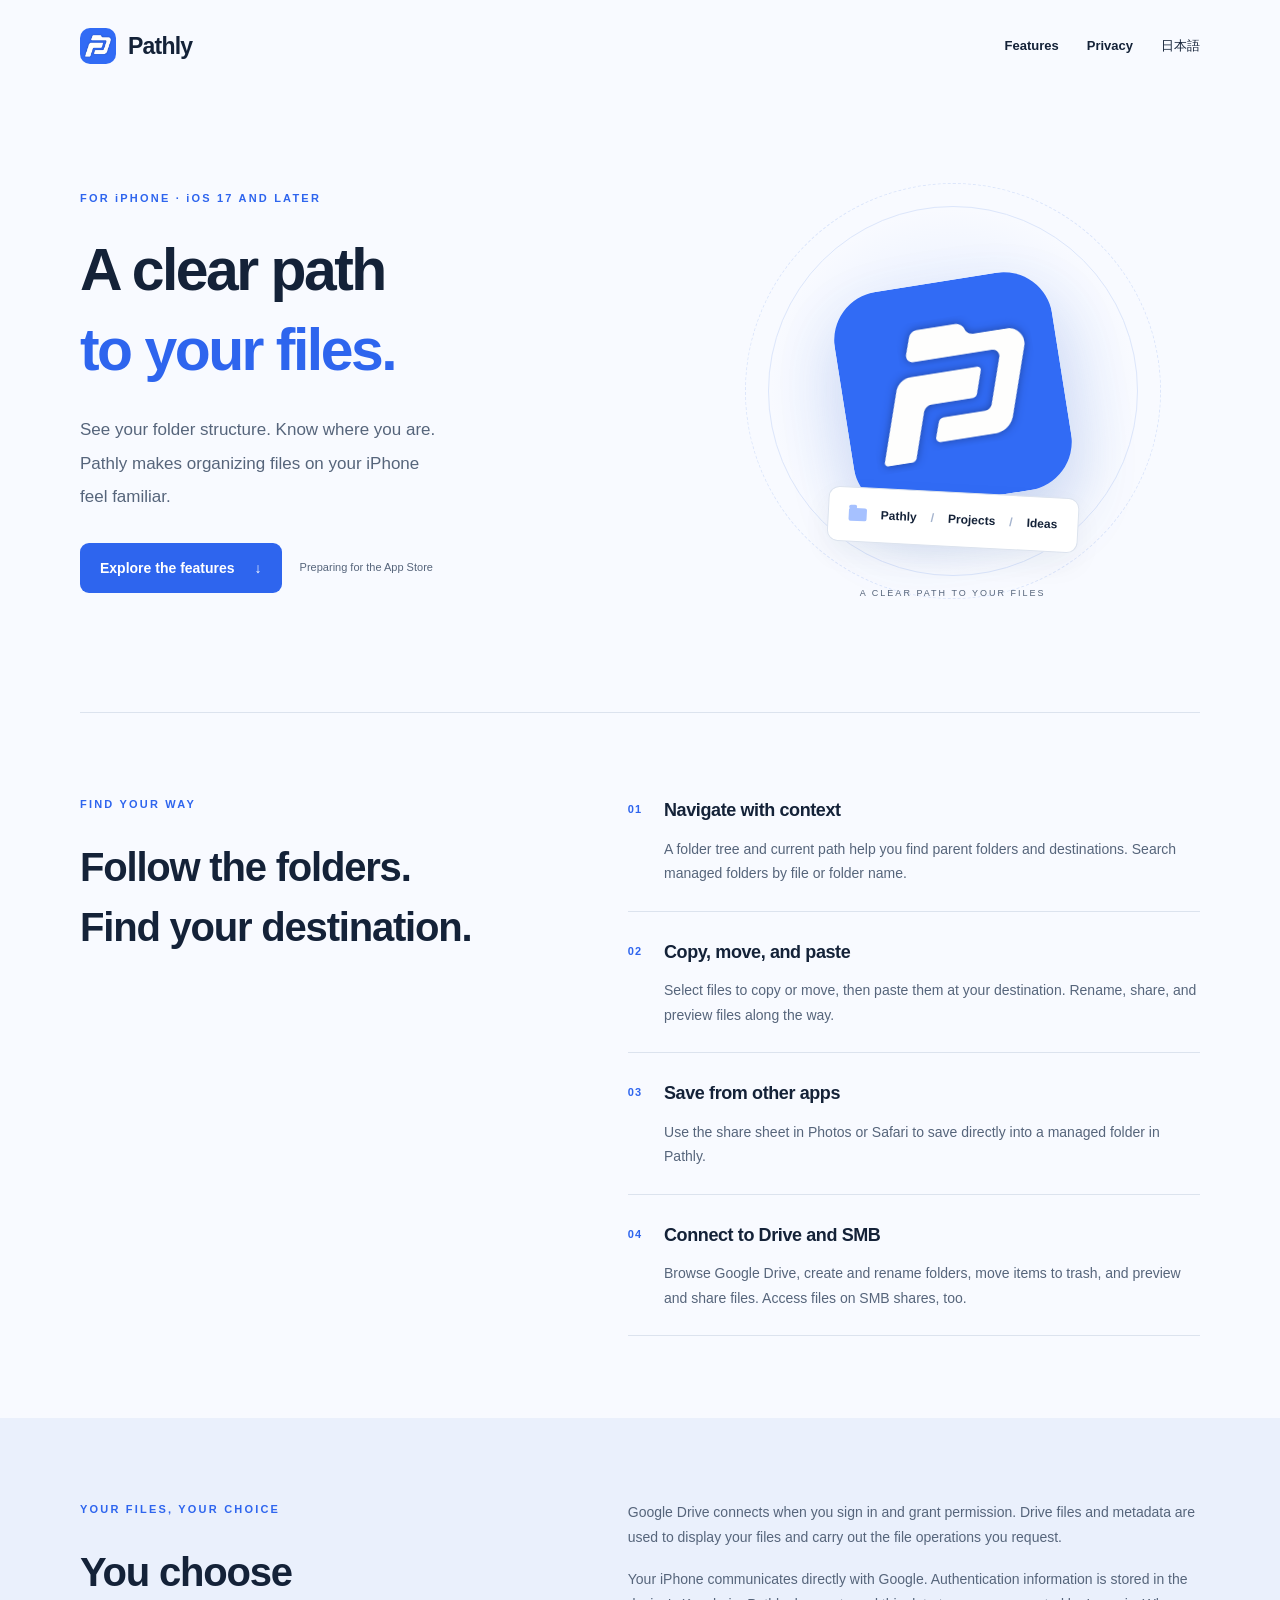
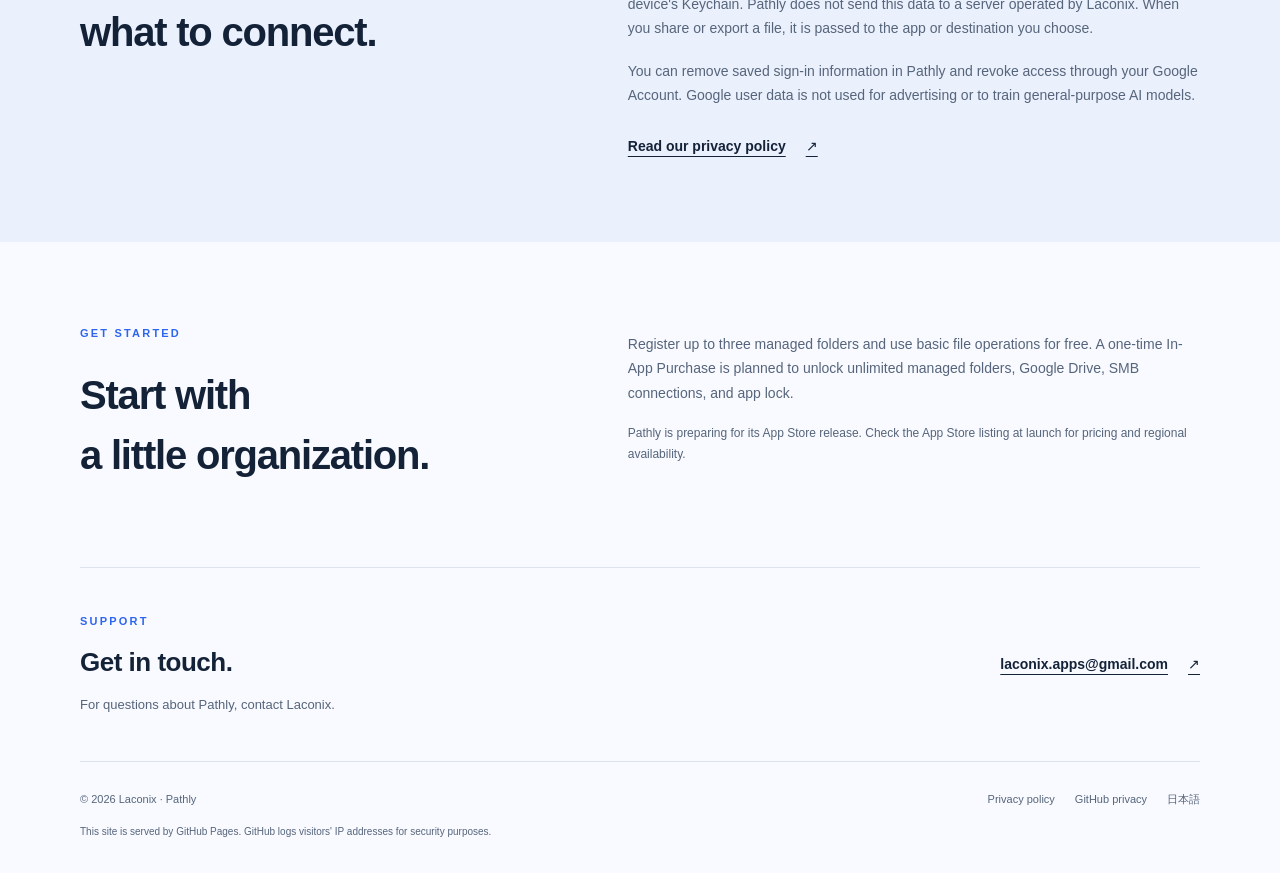
==== en/index.html @ 7eb02810 "Publish Pathly landing pages and privacy policy Add Japanese and English product pages, app icon, su" ====
<!doctype html>
<html lang="en">
<head>
  <meta charset="utf-8">
  <meta name="viewport" content="width=device-width, initial-scale=1">
  <meta name="description" content="Pathly is an iPhone file manager that makes folder structure and your current location clear. Organize local files and connect to Google Drive and SMB servers.">
  <title>Pathly — A clear path to your files.</title>
  <link rel="icon" href="../assets/app-icon.png">
  <link rel="stylesheet" href="../assets/site.css">
  <link rel="alternate" hreflang="ja" href="../">
</head>
<body>
  <a class="skip-link" href="#main">Skip to content</a>
  <header class="site-header wrap"><a class="brand" href="./" aria-label="Pathly home"><img src="../assets/app-icon.png" width="36" height="36" alt="">Pathly</a><nav aria-label="Main navigation"><a href="#features">Features</a><a href="../privacy-policy/en/">Privacy</a><a href="../" lang="ja">日本語</a></nav></header>
  <main id="main">
    <section class="hero wrap" aria-labelledby="title"><div class="hero-copy"><p class="eyebrow">FOR iPHONE · iOS 17 AND LATER</p><h1 id="title">A clear path<br><span>to your files.</span></h1><p class="lead">See your folder structure. Know where you are.<br>Pathly makes organizing files on your iPhone<br class="desktop-break">feel familiar.</p><div class="hero-actions"><a class="button" href="#features">Explore the features <span aria-hidden="true">↓</span></a><span class="release-status">Preparing for the App Store</span></div></div><div class="hero-art" aria-hidden="true"><div class="art-orbit"></div><img class="hero-icon" src="../assets/app-icon.png" width="240" height="240" alt=""><div class="path-chip"><span class="folder-mark"></span>Pathly <span class="chevron">/</span> Projects <span class="chevron">/</span> Ideas</div><span class="art-caption">A CLEAR PATH TO YOUR FILES</span></div></section>
    <section class="features wrap section" id="features" aria-labelledby="features-title"><div class="section-heading"><p class="eyebrow">FIND YOUR WAY</p><h2 id="features-title">Follow the folders.<br>Find your destination.</h2></div><div class="feature-list">
      <article><span class="number">01</span><div><h3>Navigate with context</h3><p>A folder tree and current path help you find parent folders and destinations. Search managed folders by file or folder name.</p></div></article>
      <article><span class="number">02</span><div><h3>Copy, move, and paste</h3><p>Select files to copy or move, then paste them at your destination. Rename, share, and preview files along the way.</p></div></article>
      <article><span class="number">03</span><div><h3>Save from other apps</h3><p>Use the share sheet in Photos or Safari to save directly into a managed folder in Pathly.</p></div></article>
      <article><span class="number">04</span><div><h3>Connect to Drive and SMB</h3><p>Browse Google Drive, create and rename folders, move items to trash, and preview and share files. Access files on SMB shares, too.</p></div></article>
    </div></section>
    <section class="privacy-section section" aria-labelledby="privacy-title"><div class="wrap privacy-layout"><div><p class="eyebrow">YOUR FILES, YOUR CHOICE</p><h2 id="privacy-title">You choose<br>what to connect.</h2></div><div class="privacy-copy"><p>Google Drive connects when you sign in and grant permission. Drive files and metadata are used to display your files and carry out the file operations you request.</p><p>Your iPhone communicates directly with Google. Authentication information is stored in the device's Keychain. Pathly does not send this data to a server operated by Laconix. When you share or export a file, it is passed to the app or destination you choose.</p><p>You can remove saved sign-in information in Pathly and revoke access through your Google Account. Google user data is not used for advertising or to train general-purpose AI models.</p><a class="text-link" href="../privacy-policy/en/">Read our privacy policy <span aria-hidden="true">↗</span></a></div></div></section>
    <section class="details wrap section" aria-labelledby="details-title"><div><p class="eyebrow">GET STARTED</p><h2 id="details-title">Start with<br>a little organization.</h2></div><div class="detail-copy"><p>Register up to three managed folders and use basic file operations for free. A one-time In-App Purchase is planned to unlock unlimited managed folders, Google Drive, SMB connections, and app lock.</p><p class="muted">Pathly is preparing for its App Store release. Check the App Store listing at launch for pricing and regional availability.</p></div></section>
    <section class="contact wrap" aria-labelledby="contact-title"><div><p class="eyebrow">SUPPORT</p><h2 id="contact-title">Get in touch.</h2><p>For questions about Pathly, contact Laconix.</p></div><a class="text-link" href="mailto:laconix.apps@gmail.com">laconix.apps@gmail.com <span aria-hidden="true">↗</span></a></section>
  </main>
  <footer class="site-footer wrap"><span>© 2026 Laconix · Pathly</span><div><a href="../privacy-policy/en/">Privacy policy</a><a href="https://docs.github.com/en/site-policy/privacy-policies/github-general-privacy-statement">GitHub privacy</a><a href="../" lang="ja">日本語</a></div><p>This site is served by GitHub Pages. GitHub logs visitors' IP addresses for security purposes.</p></footer>
</body>
</html>
---- assets/site.css ----
:root{color-scheme:light;--ink:#142238;--muted:#56657b;--accent:#2e65ee;--line:#dce3ee;--paper:#f8faff;font-family:-apple-system,BlinkMacSystemFont,"Segoe UI","Noto Sans JP",sans-serif;font-synthesis:none;line-height:1.75;background:var(--paper);color:var(--ink)}
*{box-sizing:border-box}html{scroll-behavior:smooth;scroll-padding-top:30px}body{margin:0}a{color:inherit;text-underline-offset:5px}a:hover{color:var(--accent)}a:focus-visible{outline:3px solid var(--accent);outline-offset:6px;border-radius:3px}.wrap{width:min(1120px,calc(100% - 64px));margin-inline:auto}.skip-link{position:absolute;top:8px;left:16px;z-index:5;background:white;padding:8px 16px;transform:translateY(-200%)}.skip-link:focus{transform:translateY(0)}.site-header{display:flex;justify-content:space-between;align-items:center;gap:24px;padding-block:26px}.brand{display:flex;align-items:center;gap:12px;font-weight:750;font-size:23px;letter-spacing:-.8px;text-decoration:none}.brand img{border-radius:10px}nav{display:flex;gap:28px;font-size:13px;font-weight:600}nav a{text-decoration:none}.hero{display:grid;grid-template-columns:1.2fr 1fr;align-items:center;gap:32px;padding-block:70px 92px;min-height:620px}.eyebrow{margin:0 0 22px;font-size:11px;font-weight:750;letter-spacing:2.2px;color:var(--accent)}h1,h2,h3,p{margin-top:0}h1{font-size:clamp(40px,4.6vw,62px);line-height:1.35;letter-spacing:-2.5px;margin-bottom:24px}h1 span{color:var(--accent)}.lead{font-size:17px;line-height:1.95;color:var(--muted);margin-bottom:30px}.hero-actions{display:flex;align-items:center;flex-wrap:wrap;gap:18px}.button{background:var(--accent);color:white;border-radius:9px;padding:13px 20px;display:inline-flex;gap:20px;align-items:center;text-decoration:none;font-size:14px;font-weight:650}.button:hover{color:white;background:#204ec2}.release-status{font-size:11px;color:var(--muted)}.hero-art{position:relative;min-height:420px;display:flex;align-items:center;justify-content:center;isolation:isolate}.art-orbit{position:absolute;width:370px;height:370px;border:1px solid #dce6fb;border-radius:50%;background:radial-gradient(circle,#dfe9ff 0,transparent 70%);z-index:-1}.art-orbit:after{content:"";position:absolute;inset:-24px;border:1px dashed #dce6fb;border-radius:50%}.hero-icon{width:220px;height:220px;border-radius:49px;transform:rotate(-9deg);box-shadow:0 30px 65px #315fb733}.path-chip{position:absolute;bottom:54px;left:50%;transform:translateX(-50%) rotate(3deg);white-space:nowrap;display:flex;gap:14px;align-items:center;background:white;border:1px solid var(--line);border-radius:11px;padding:16px 20px;box-shadow:0 12px 30px #1524430c;font-size:12px;font-weight:650}.chevron{color:#a5b4ce}.folder-mark{width:18px;height:13px;background:#a6c1ff;border-radius:2px;position:relative}.folder-mark:before{content:"";position:absolute;top:-3px;left:0;width:8px;height:4px;background:#a6c1ff;border-radius:2px}.art-caption{position:absolute;bottom:0;font-size:9px;letter-spacing:2px;color:var(--muted)}.section{padding-block:82px}h2{font-size:clamp(28px,3.3vw,40px);line-height:1.5;letter-spacing:-1.2px;margin-bottom:0}.features{display:grid;grid-template-columns:1fr 1.25fr;gap:90px;border-top:1px solid var(--line)}.feature-list article{display:flex;gap:22px;padding:25px 0;border-bottom:1px solid var(--line)}.feature-list article:first-child{padding-top:0}.number{font-size:11px;letter-spacing:1px;padding-top:5px;color:var(--accent);font-weight:700}.feature-list h3{font-size:18px;margin-bottom:10px;letter-spacing:-.4px}.feature-list p,.privacy-copy p,.detail-copy p{font-size:14px;color:var(--muted);margin-bottom:0}.privacy-section{background:#eaf0fc}.privacy-layout,.details{display:grid;grid-template-columns:1fr 1.25fr;gap:90px}.privacy-copy p+p{margin-top:18px}.text-link{display:inline-flex;gap:20px;align-items:center;font-size:14px;font-weight:650}.privacy-copy .text-link{margin-top:26px}.detail-copy{padding-top:8px}.detail-copy p+p{margin-top:18px}.detail-copy .muted{font-size:12px}.contact{display:flex;justify-content:space-between;align-items:center;gap:30px;border-top:1px solid var(--line);padding-block:44px}.contact .eyebrow{margin-bottom:12px}.contact h2{font-size:26px;letter-spacing:-.5px}.contact p:not(.eyebrow){font-size:13px;color:var(--muted);margin:12px 0 0}.site-footer{border-top:1px solid var(--line);padding-block:28px 32px;display:flex;justify-content:space-between;flex-wrap:wrap;gap:14px;font-size:11px;color:var(--muted)}.site-footer div{display:flex;gap:20px;flex-wrap:wrap}.site-footer p{font-size:10px;flex-basis:100%;margin:0}.site-footer a{text-decoration:none}
@media(max-width:860px){.hero{gap:10px;padding-block:50px 65px;min-height:540px}.hero-art{min-height:340px}.hero-icon{width:175px;height:175px;border-radius:39px}.art-orbit{width:270px;height:270px}.path-chip{gap:10px;font-size:10px;padding:12px 15px;bottom:38px}.features,.privacy-layout,.details{gap:40px}.hero-actions{gap:12px}.lead{font-size:15px}.desktop-break{display:none}}
@media(max-width:620px){.wrap{width:calc(100% - 40px)}.site-header{padding-block:20px;gap:14px}.brand{font-size:21px;gap:8px}.brand img{width:30px;height:30px;border-radius:8px}nav{gap:15px;font-size:11px}.hero{grid-template-columns:1fr;padding-block:40px 45px;gap:32px}.hero h1{font-size:42px;letter-spacing:-2px}.hero-art{min-height:335px}.hero-icon{width:190px;height:190px;border-radius:43px}.art-orbit{width:270px;height:270px}.path-chip{bottom:27px;font-size:11px;padding:13px 18px}.art-caption{bottom:-4px;font-size:8px}.section{padding-block:52px}.features,.privacy-layout,.details{grid-template-columns:1fr;gap:32px}.eyebrow{margin-bottom:16px}.features h2 br,.details h2 br,.privacy-layout h2 br{display:none}h2{font-size:28px;letter-spacing:-1px}.feature-list h3{font-size:17px}.feature-list article{gap:16px;padding-block:22px}.contact{align-items:flex-start;flex-direction:column;gap:20px;padding-block:34px}.site-footer{padding-block:24px;gap:18px}.site-footer div{gap:16px}.lead{font-size:15px}.button{font-size:13px}.release-status{font-size:10px}}
@media(prefers-reduced-motion:reduce){html{scroll-behavior:auto}}
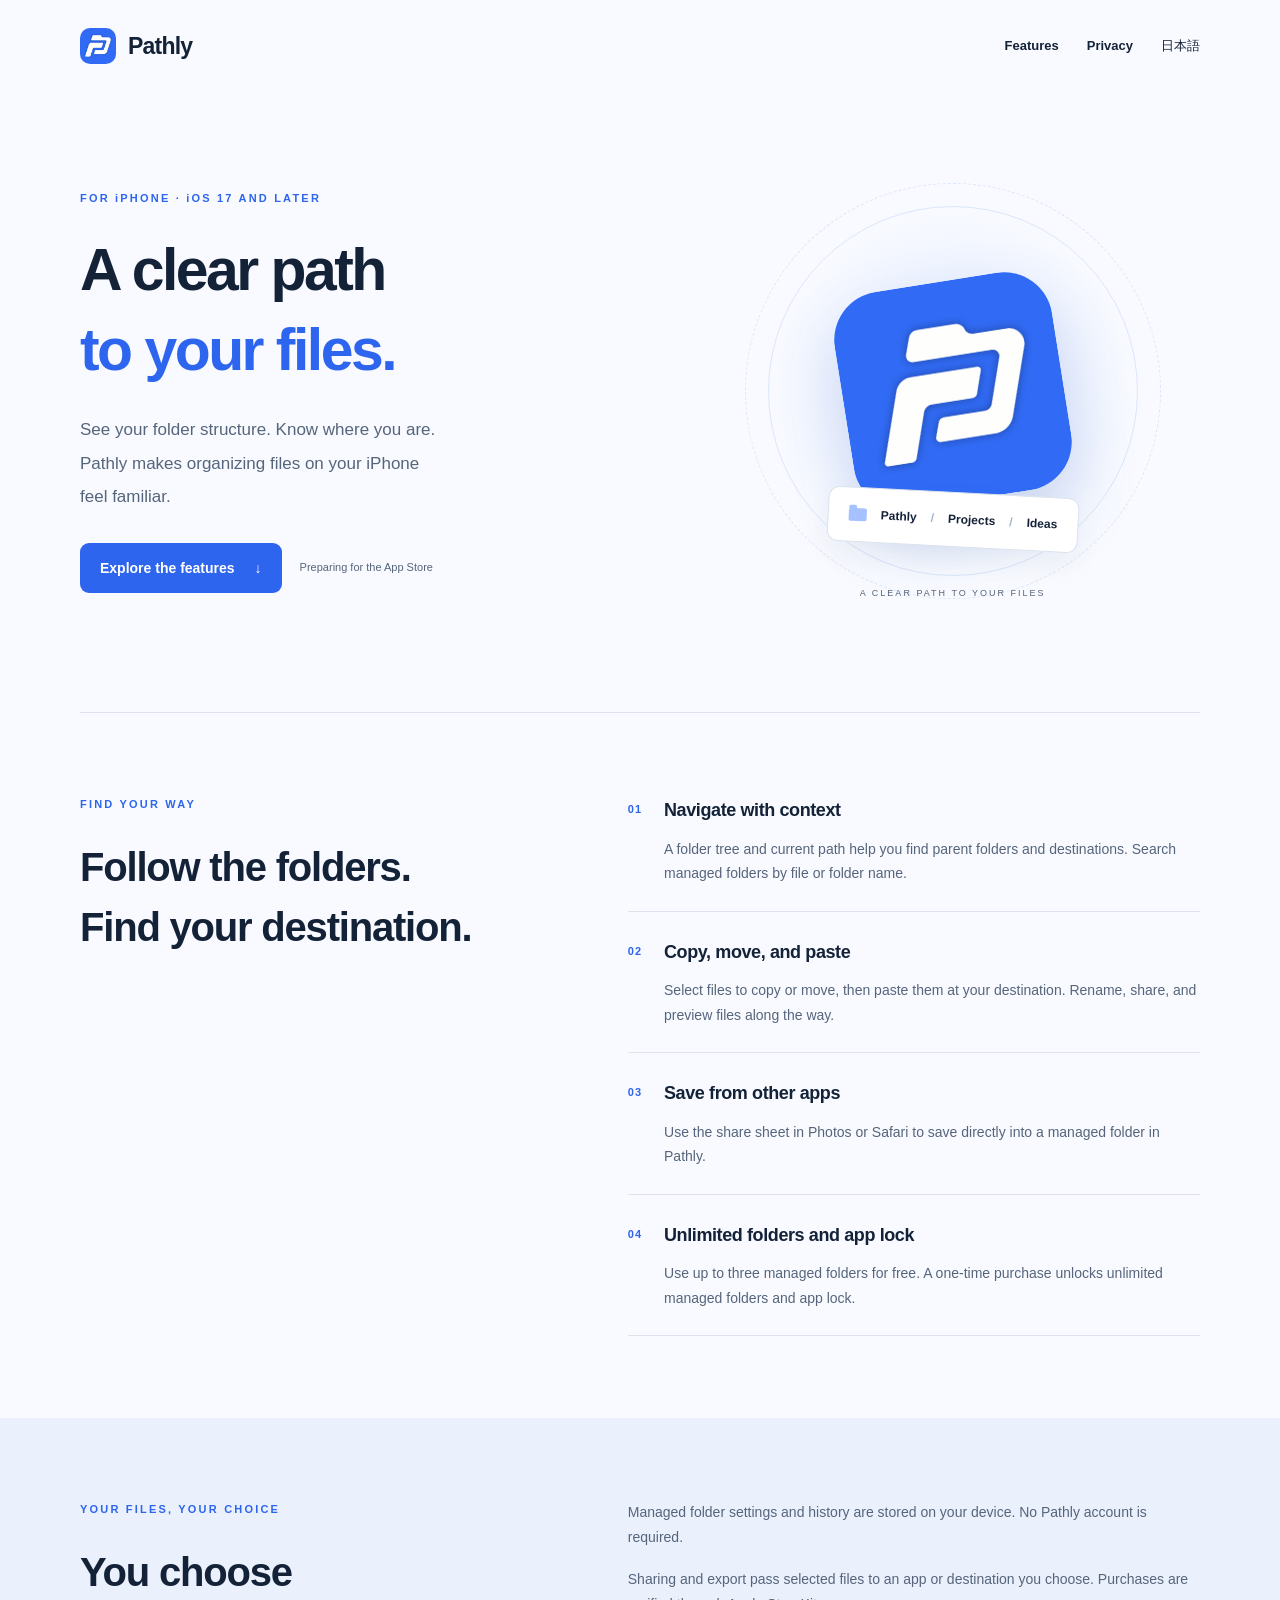
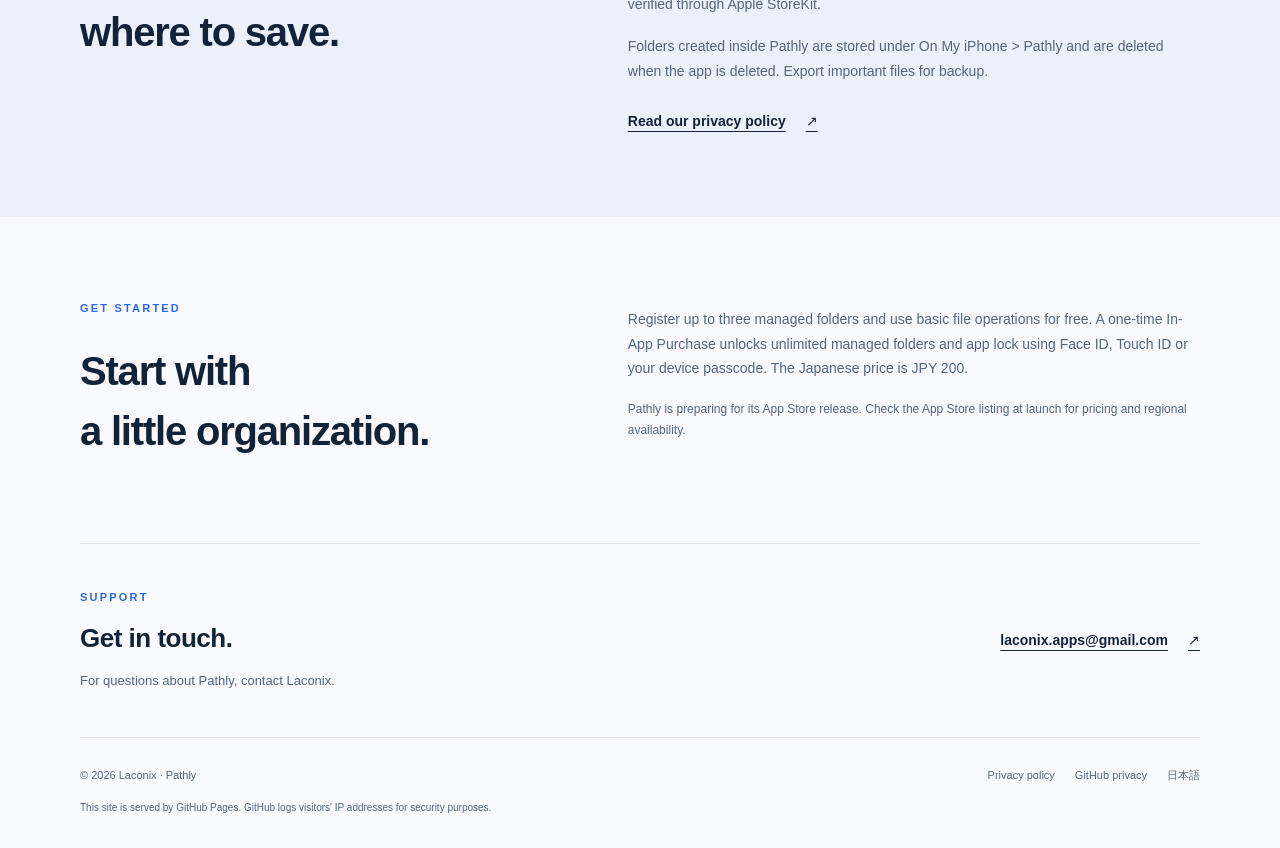
==== commit fbeaacce: "Align English website with Pathly initial release" ====
--- a/en/index.html
+++ b/en/index.html
@@ -3,7 +3,7 @@
 <head>
   <meta charset="utf-8">
   <meta name="viewport" content="width=device-width, initial-scale=1">
-  <meta name="description" content="Pathly is an iPhone file manager that makes folder structure and your current location clear. Organize local files and connect to Google Drive and SMB servers.">
+  <meta name="description" content="Pathly is an iPhone file manager that makes folder structure and your current location clear. Organize managed folders on your iPhone.">
   <title>Pathly — A clear path to your files.</title>
   <link rel="icon" href="../assets/app-icon.png">
   <link rel="stylesheet" href="../assets/site.css">
@@ -18,10 +18,10 @@
       <article><span class="number">01</span><div><h3>Navigate with context</h3><p>A folder tree and current path help you find parent folders and destinations. Search managed folders by file or folder name.</p></div></article>
       <article><span class="number">02</span><div><h3>Copy, move, and paste</h3><p>Select files to copy or move, then paste them at your destination. Rename, share, and preview files along the way.</p></div></article>
       <article><span class="number">03</span><div><h3>Save from other apps</h3><p>Use the share sheet in Photos or Safari to save directly into a managed folder in Pathly.</p></div></article>
-      <article><span class="number">04</span><div><h3>Connect to Drive and SMB</h3><p>Browse Google Drive, create and rename folders, move items to trash, and preview and share files. Access files on SMB shares, too.</p></div></article>
+      <article><span class="number">04</span><div><h3>Unlimited folders and app lock</h3><p>Use up to three managed folders for free. A one-time purchase unlocks unlimited managed folders and app lock.</p></div></article>
     </div></section>
-    <section class="privacy-section section" aria-labelledby="privacy-title"><div class="wrap privacy-layout"><div><p class="eyebrow">YOUR FILES, YOUR CHOICE</p><h2 id="privacy-title">You choose<br>what to connect.</h2></div><div class="privacy-copy"><p>Google Drive connects when you sign in and grant permission. Drive files and metadata are used to display your files and carry out the file operations you request.</p><p>Your iPhone communicates directly with Google. Authentication information is stored in the device's Keychain. Pathly does not send this data to a server operated by Laconix. When you share or export a file, it is passed to the app or destination you choose.</p><p>You can remove saved sign-in information in Pathly and revoke access through your Google Account. Google user data is not used for advertising or to train general-purpose AI models.</p><a class="text-link" href="../privacy-policy/en/">Read our privacy policy <span aria-hidden="true">↗</span></a></div></div></section>
-    <section class="details wrap section" aria-labelledby="details-title"><div><p class="eyebrow">GET STARTED</p><h2 id="details-title">Start with<br>a little organization.</h2></div><div class="detail-copy"><p>Register up to three managed folders and use basic file operations for free. A one-time In-App Purchase is planned to unlock unlimited managed folders, Google Drive, SMB connections, and app lock.</p><p class="muted">Pathly is preparing for its App Store release. Check the App Store listing at launch for pricing and regional availability.</p></div></section>
+    <section class="privacy-section section" aria-labelledby="privacy-title"><div class="wrap privacy-layout"><div><p class="eyebrow">YOUR FILES, YOUR CHOICE</p><h2 id="privacy-title">You choose<br>where to save.</h2></div><div class="privacy-copy"><p>Managed folder settings and history are stored on your device. No Pathly account is required.</p><p>Sharing and export pass selected files to an app or destination you choose. Purchases are verified through Apple StoreKit.</p><p>Folders created inside Pathly are stored under On My iPhone &gt; Pathly and are deleted when the app is deleted. Export important files for backup.</p><a class="text-link" href="../privacy-policy/en/">Read our privacy policy <span aria-hidden="true">↗</span></a></div></div></section>
+    <section class="details wrap section" aria-labelledby="details-title"><div><p class="eyebrow">GET STARTED</p><h2 id="details-title">Start with<br>a little organization.</h2></div><div class="detail-copy"><p>Register up to three managed folders and use basic file operations for free. A one-time In-App Purchase unlocks unlimited managed folders and app lock using Face ID, Touch ID or your device passcode. The Japanese price is JPY 200.</p><p class="muted">Pathly is preparing for its App Store release. Check the App Store listing at launch for pricing and regional availability.</p></div></section>
     <section class="contact wrap" aria-labelledby="contact-title"><div><p class="eyebrow">SUPPORT</p><h2 id="contact-title">Get in touch.</h2><p>For questions about Pathly, contact Laconix.</p></div><a class="text-link" href="mailto:laconix.apps@gmail.com">laconix.apps@gmail.com <span aria-hidden="true">↗</span></a></section>
   </main>
   <footer class="site-footer wrap"><span>© 2026 Laconix · Pathly</span><div><a href="../privacy-policy/en/">Privacy policy</a><a href="https://docs.github.com/en/site-policy/privacy-policies/github-general-privacy-statement">GitHub privacy</a><a href="../" lang="ja">日本語</a></div><p>This site is served by GitHub Pages. GitHub logs visitors' IP addresses for security purposes.</p></footer>
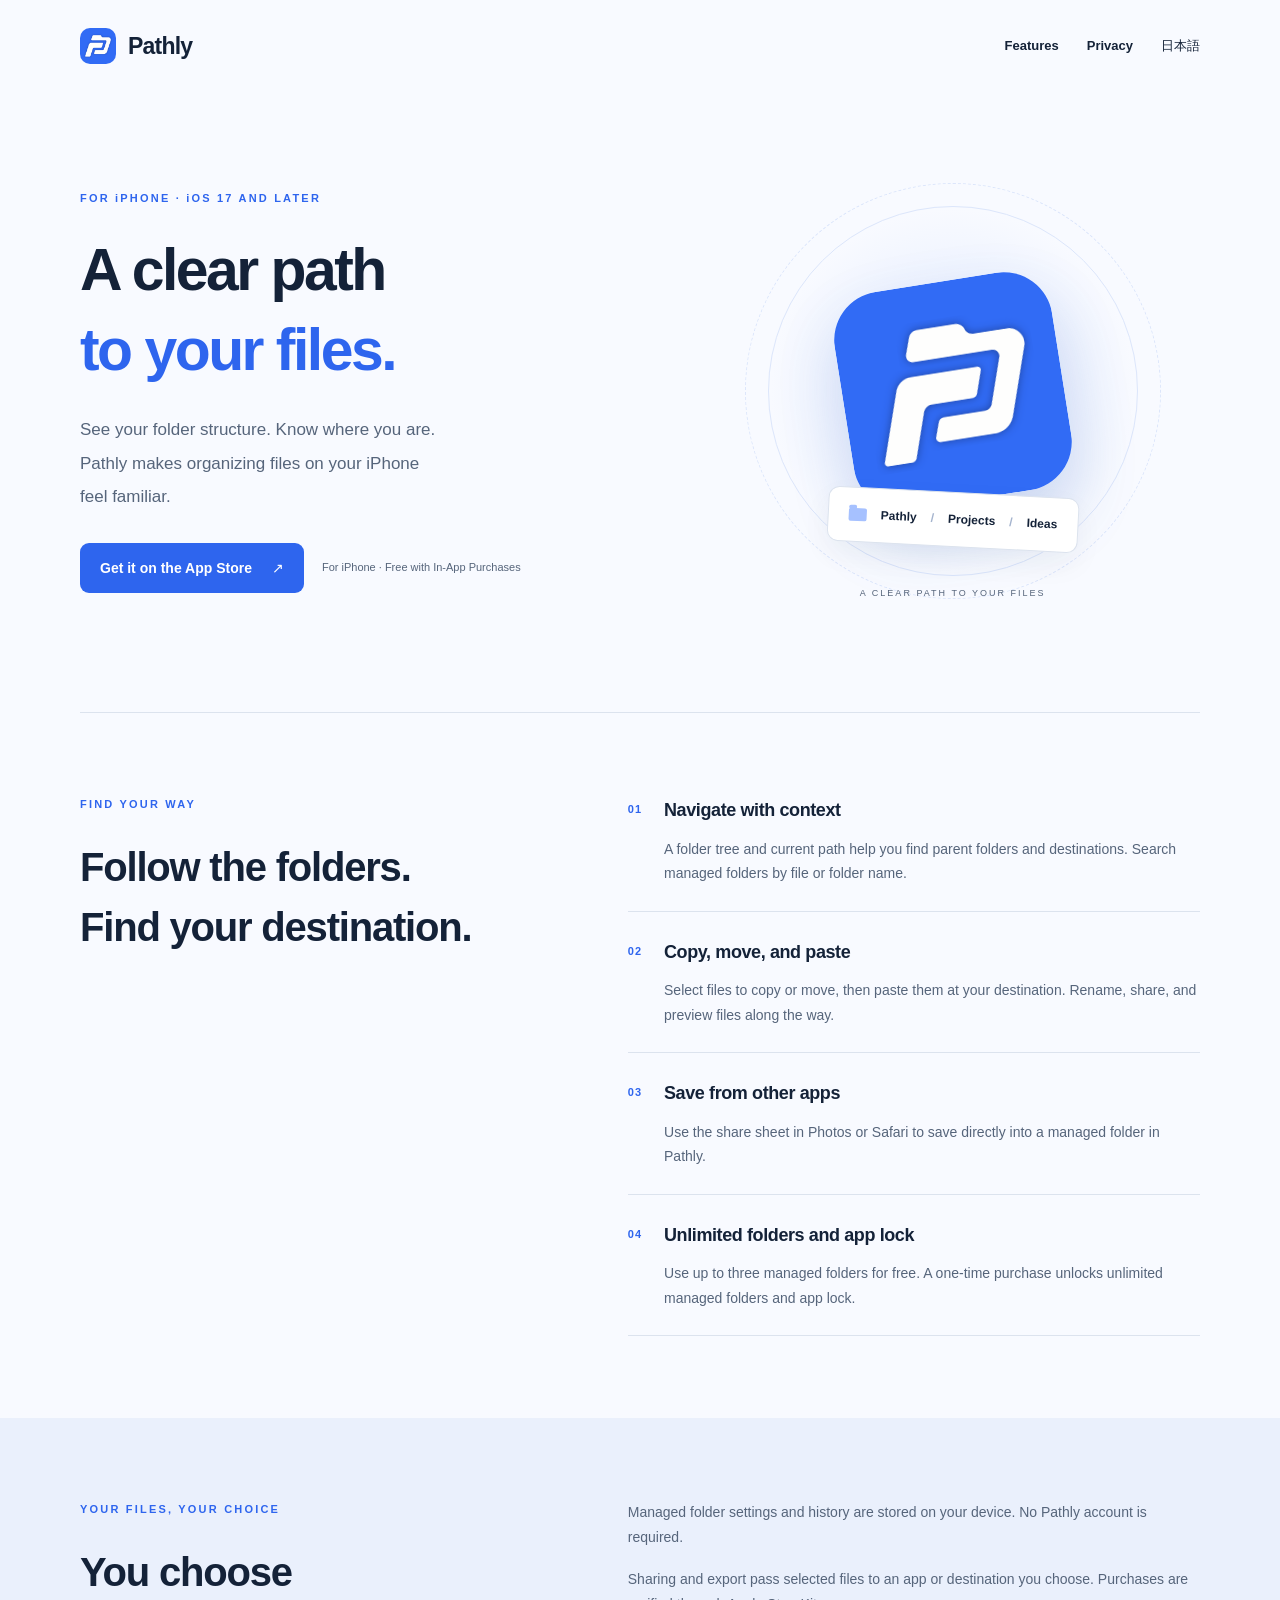
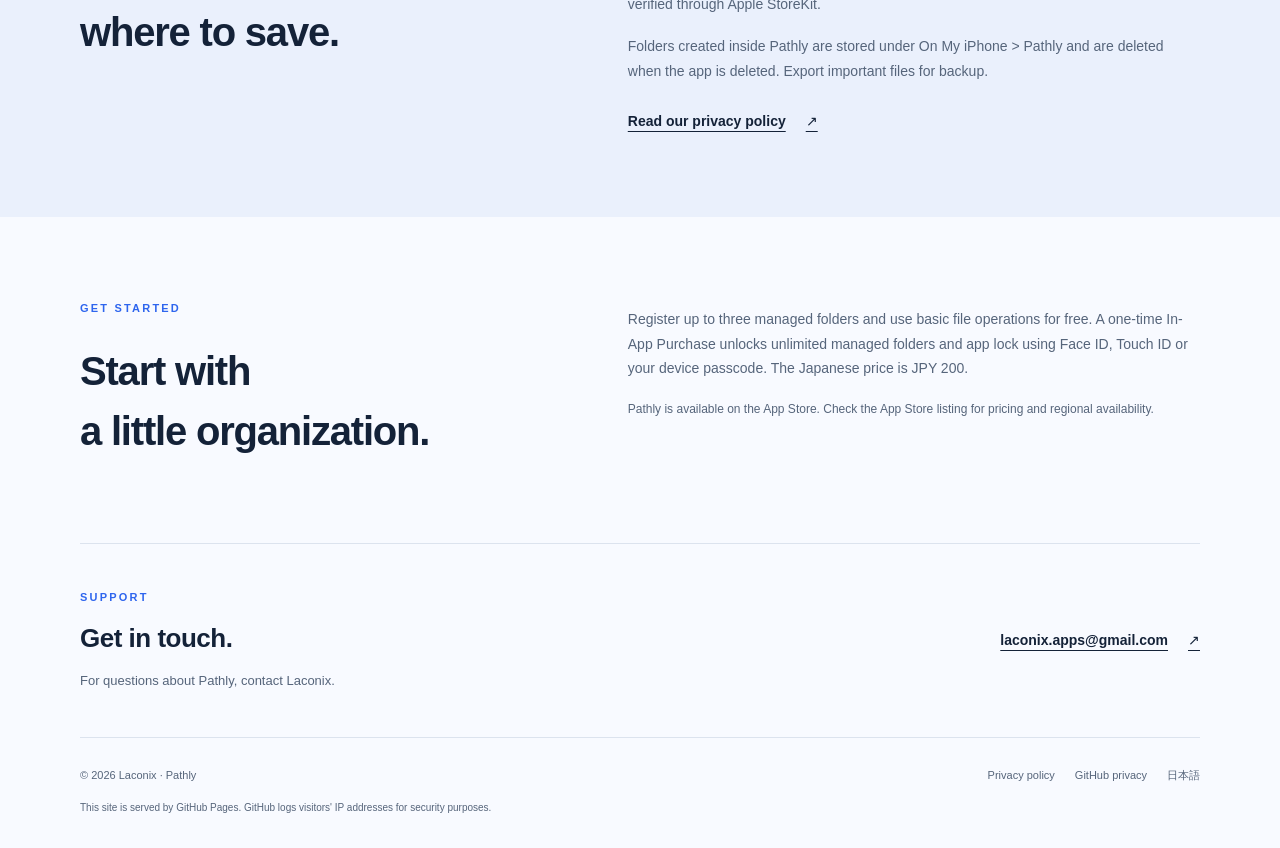
==== commit 47574875: "Update Pathly launch status and add App Store download links" ====
--- a/en/index.html
+++ b/en/index.html
@@ -13,7 +13,7 @@
   <a class="skip-link" href="#main">Skip to content</a>
   <header class="site-header wrap"><a class="brand" href="./" aria-label="Pathly home"><img src="../assets/app-icon.png" width="36" height="36" alt="">Pathly</a><nav aria-label="Main navigation"><a href="#features">Features</a><a href="../privacy-policy/en/">Privacy</a><a href="../" lang="ja">日本語</a></nav></header>
   <main id="main">
-    <section class="hero wrap" aria-labelledby="title"><div class="hero-copy"><p class="eyebrow">FOR iPHONE · iOS 17 AND LATER</p><h1 id="title">A clear path<br><span>to your files.</span></h1><p class="lead">See your folder structure. Know where you are.<br>Pathly makes organizing files on your iPhone<br class="desktop-break">feel familiar.</p><div class="hero-actions"><a class="button" href="#features">Explore the features <span aria-hidden="true">↓</span></a><span class="release-status">Preparing for the App Store</span></div></div><div class="hero-art" aria-hidden="true"><div class="art-orbit"></div><img class="hero-icon" src="../assets/app-icon.png" width="240" height="240" alt=""><div class="path-chip"><span class="folder-mark"></span>Pathly <span class="chevron">/</span> Projects <span class="chevron">/</span> Ideas</div><span class="art-caption">A CLEAR PATH TO YOUR FILES</span></div></section>
+    <section class="hero wrap" aria-labelledby="title"><div class="hero-copy"><p class="eyebrow">FOR iPHONE · iOS 17 AND LATER</p><h1 id="title">A clear path<br><span>to your files.</span></h1><p class="lead">See your folder structure. Know where you are.<br>Pathly makes organizing files on your iPhone<br class="desktop-break">feel familiar.</p><div class="hero-actions"><a class="button" href="https://apps.apple.com/app/id6821568804">Get it on the App Store <span aria-hidden="true">↗</span></a><span class="release-status">For iPhone · Free with In-App Purchases</span></div></div><div class="hero-art" aria-hidden="true"><div class="art-orbit"></div><img class="hero-icon" src="../assets/app-icon.png" width="240" height="240" alt=""><div class="path-chip"><span class="folder-mark"></span>Pathly <span class="chevron">/</span> Projects <span class="chevron">/</span> Ideas</div><span class="art-caption">A CLEAR PATH TO YOUR FILES</span></div></section>
     <section class="features wrap section" id="features" aria-labelledby="features-title"><div class="section-heading"><p class="eyebrow">FIND YOUR WAY</p><h2 id="features-title">Follow the folders.<br>Find your destination.</h2></div><div class="feature-list">
       <article><span class="number">01</span><div><h3>Navigate with context</h3><p>A folder tree and current path help you find parent folders and destinations. Search managed folders by file or folder name.</p></div></article>
       <article><span class="number">02</span><div><h3>Copy, move, and paste</h3><p>Select files to copy or move, then paste them at your destination. Rename, share, and preview files along the way.</p></div></article>
@@ -21,7 +21,7 @@
       <article><span class="number">04</span><div><h3>Unlimited folders and app lock</h3><p>Use up to three managed folders for free. A one-time purchase unlocks unlimited managed folders and app lock.</p></div></article>
     </div></section>
     <section class="privacy-section section" aria-labelledby="privacy-title"><div class="wrap privacy-layout"><div><p class="eyebrow">YOUR FILES, YOUR CHOICE</p><h2 id="privacy-title">You choose<br>where to save.</h2></div><div class="privacy-copy"><p>Managed folder settings and history are stored on your device. No Pathly account is required.</p><p>Sharing and export pass selected files to an app or destination you choose. Purchases are verified through Apple StoreKit.</p><p>Folders created inside Pathly are stored under On My iPhone &gt; Pathly and are deleted when the app is deleted. Export important files for backup.</p><a class="text-link" href="../privacy-policy/en/">Read our privacy policy <span aria-hidden="true">↗</span></a></div></div></section>
-    <section class="details wrap section" aria-labelledby="details-title"><div><p class="eyebrow">GET STARTED</p><h2 id="details-title">Start with<br>a little organization.</h2></div><div class="detail-copy"><p>Register up to three managed folders and use basic file operations for free. A one-time In-App Purchase unlocks unlimited managed folders and app lock using Face ID, Touch ID or your device passcode. The Japanese price is JPY 200.</p><p class="muted">Pathly is preparing for its App Store release. Check the App Store listing at launch for pricing and regional availability.</p></div></section>
+    <section class="details wrap section" aria-labelledby="details-title"><div><p class="eyebrow">GET STARTED</p><h2 id="details-title">Start with<br>a little organization.</h2></div><div class="detail-copy"><p>Register up to three managed folders and use basic file operations for free. A one-time In-App Purchase unlocks unlimited managed folders and app lock using Face ID, Touch ID or your device passcode. The Japanese price is JPY 200.</p><p class="muted">Pathly is available on the App Store. Check the App Store listing for pricing and regional availability.</p></div></section>
     <section class="contact wrap" aria-labelledby="contact-title"><div><p class="eyebrow">SUPPORT</p><h2 id="contact-title">Get in touch.</h2><p>For questions about Pathly, contact Laconix.</p></div><a class="text-link" href="mailto:laconix.apps@gmail.com">laconix.apps@gmail.com <span aria-hidden="true">↗</span></a></section>
   </main>
   <footer class="site-footer wrap"><span>© 2026 Laconix · Pathly</span><div><a href="../privacy-policy/en/">Privacy policy</a><a href="https://docs.github.com/en/site-policy/privacy-policies/github-general-privacy-statement">GitHub privacy</a><a href="../" lang="ja">日本語</a></div><p>This site is served by GitHub Pages. GitHub logs visitors' IP addresses for security purposes.</p></footer>
